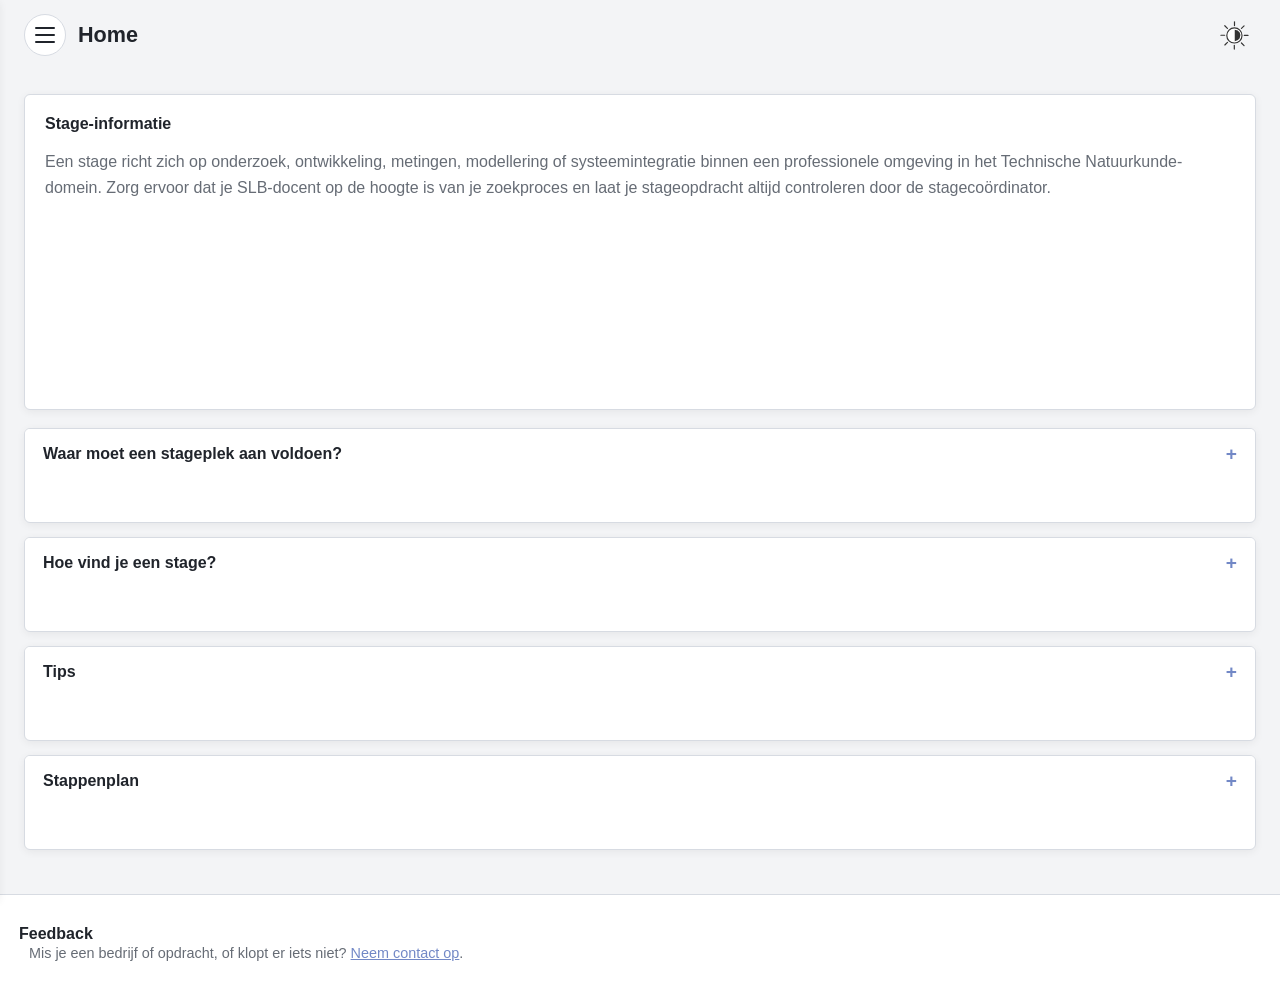
==== index.html @ fc984593 "Update logo, visuals and researchproject-env" ====
<!DOCTYPE html>
<html lang="nl">
<head>
  <meta charset="UTF-8">
  <meta name="viewport" content="width=device-width, initial-scale=1.0">
  <title>Stage-informatie Technische Natuurkunde</title>
  <link rel="stylesheet" href="css/style.css">
</head>

<body>

<header class="homebar">
  <div class="homebar-inner">

    <div class="homebar-left">
      <button id="menuToggle" class="menu-toggle" type="button" aria-label="Open menu">
        <span></span>
        <span></span>
        <span></span>
      </button>

      <h1>Home</h1>
    </div>

<button id="darkToggle" class="dark-toggle" type="button" aria-label="Wissel thema">
    <img
        id="themeIcon"
        src="images/icons/darkmode.svg"
        alt=""
        width="30"
        height="30">
</button>

  </div>
</header>

<div id="menuOverlay" class="menu-overlay"></div>

<aside id="sideMenu" class="side-menu">
  <button id="menuClose" class="menu-close" type="button" aria-label="Sluit menu">
    ×
  </button>

  <h2>Menu</h2>

<nav class="side-menu-links">

  <a href="index.html">
    <img src="images/icons/home.svg" class="side-menu-icon" alt="">
    <span>Home</span>
  </a>

  <a href="map.html">
    <img src="images/icons/map.svg" class="side-menu-icon" alt="">
    <span>Kaart</span>
  </a>

  <a href="lijst.html">
    <img src="images/icons/list.svg" class="side-menu-icon" alt="">
    <span>Lijst</span>
  </a>

  <a href="opdrachten.html">
    <img src="images/icons/opdrachten.svg" class="side-menu-icon" alt="">
    <span>Opdrachten</span>
  </a>

  <!-- <a href="data.html">
  <img src="images/icons/dashboard.svg" class="side-menu-icon" alt="">
  <span>Dashboard</span> -->
</a>
</nav>
</aside>

<main class="info-page">

  <section class="info-card">
    <h2>Stage-informatie</h2>
    <p>
      Een stage richt zich op onderzoek, ontwikkeling, metingen,
      modellering of systeemintegratie binnen een professionele omgeving in het Technische Natuurkunde-domein.
      Zorg ervoor dat je SLB-docent op de hoogte is van je zoekproces en laat je stageopdracht altijd controleren door de stagecoördinator.
    </p>
  </section>

  <section class="accordion">

    <details class="accordion-item">
      <summary>Waar moet een stageplek aan voldoen?</summary>
      <div class="accordion-content">
        <ul>
          <li>20 weken fulltime, start in september of februari</li>
          <li>Technische inhoud: R&amp;D, metingen, modellering of systeemintegratie</li>
          <li>Begeleiding vanuit bedrijf, instituut of onderzoeksgroep</li>
          <li>Relevantie voor Technische Natuurkunde</li>
          <li>Ruimte voor inhoudelijke en professionele groei</li>
        </ul>
      </div>
    </details>

    <details class="accordion-item">
      <summary>Hoe vind je een stage?</summary>
      <div class="accordion-content">
        <ul>
          <li>Gebruik de info-, kaart-, lijst- en opdrachtenpagina</li>
          <li>Bekijk bedrijven, onderzoeksinstituten en beschikbare opdrachten</li>
          <li>Neem contact op via e-mail of website</li>
          <li>Bespreek ideeën met je SLB-docent</li>
          <li>Laat een mogelijke opdracht inhoudelijk controleren door de stagecoördinator</li>
        </ul>
      </div>
    </details>

    <details class="accordion-item">
      <summary>Tips</summary>
      <div class="accordion-content">
        <ul>
          <li>Begin 2–3 maanden vooraf</li>
          <li>Wees proactief in contact opnemen</li>
          <li>Denk na over je technische interesses</li>
          <li>Gebruik je netwerk</li>
          <li>Bekijk regelmatig de pagina met openstaande opdrachten</li>
          <li>Loop je vast? Neem contact op met je SLB-docent</li>
        </ul>
      </div>
    </details>


  <details class="accordion-item">
    <summary>Stappenplan</summary>
    <div class="accordion-content">
      <ul>
        <li>Ben je van plan om komend semester stage te lopen? Informeer dan zo vroeg mogelijk je SLB-docent, ook als je plannen nog niet definitief zijn.</li>
        <li>Zoek één of meerdere interessante stagebedrijven. Kom je hier niet uit? Bespreek dit dan met je SLB-docent.</li>
        <li>Stuur je cv en motivatie naar de bedrijven van je keuze. Twijfel je over de inhoud? Vraag dan feedback aan je SLB-docent.</li>
        <li>Heb je een positief gesprek gehad en een geschikte stageopdracht gevonden? Zorg ervoor dat de opdracht schriftelijk is vastgelegd en stuur deze naar <a href="mailto:j.busink@hva.nl">j.busink@hva.nl</a>.</li>
        <li>Stuur vervolgens een e-mail naar zowel de opdrachtgever als <a href="mailto:j.busink@hva.nl">j.busink@hva.nl</a>, waarin je aangeeft dat je de stage wilt gaan uitvoeren.</li>
        <li>Vanaf dit moment neemt de stagecoördinator het contact met de opdrachtgever over en verzorgt de afstemming over de haalbaarheid, de stageovereenkomst en overige administratieve zaken.</li>
      </ul>
    </div>
  </details>
  </section>

</main>

<footer>
  <div class="footer-section">
    <h3>Feedback</h3>
    <p>
      Mis je een bedrijf of opdracht, of klopt er iets niet?
      <a href="mailto:j.busink@hva.nl">Neem contact op</a>.
    </p>
  </div>
</footer>

<script src="js/theme.js"></script>

<script>
  const menuToggle = document.getElementById("menuToggle");
  const menuClose = document.getElementById("menuClose");
  const sideMenu = document.getElementById("sideMenu");
  const menuOverlay = document.getElementById("menuOverlay");

  function openMenu() {
    sideMenu.classList.add("open");
    menuOverlay.classList.add("open");
  }

  function closeMenu() {
    sideMenu.classList.remove("open");
    menuOverlay.classList.remove("open");
  }

  menuToggle.addEventListener("click", openMenu);
  menuClose.addEventListener("click", closeMenu);
  menuOverlay.addEventListener("click", closeMenu);

  fetch("data/opdrachten.json")
    .then(r => r.json())
    .then(opdrachten => {
      const heeftOpenOpdrachten = opdrachten.some(opdracht =>
        opdracht.status?.toLowerCase() === "open"
      );

      const opdrachtenKnop = document.querySelector(
        '.side-menu-links a[href="opdrachten.html"]'
      );

      if (opdrachtenKnop && !heeftOpenOpdrachten) {
        opdrachtenKnop.remove();
      }
    })
    .catch(error => {
      console.error("Opdrachten konden niet worden geladen:", error);
    });
</script>
</body>
</html>
---- css/style.css ----
/* =========================
   1. RESET / BASIS
   ========================= */

*,
*::before,
*::after {
  box-sizing: border-box;
}

html,
body {
  margin: 0;
  padding: 0;
  width: 100%;
  overflow-x: hidden;
}

img,
iframe,
video {
  display: block;
  max-width: 100%;
  height: auto;
}

/* =========================
   2. DESIGN TOKENS
   ========================= */

:root {

  /* Achtergronden */
  --bg-page: #f3f4f6;
  --bg-panel: #ffffff;
  --bg-soft: #f7f8fa;
  --bg-soft-2: #eef1f5;

  /* Links / kaarten */
  --bg-link: #e7ecfa;
  --bg-link-hover: #d7e1f8;

  /* Tekst */
  --text-main: #232323;
  --text-soft: #666c75;
  --text-heading: #20242b;

  /* Borders */
  --border: #d7dbe2;
  --border-soft: #e8ebef;

  /* Accent (HEPCON blauw) */
  --accent: #7288c6;
  --accent-hover: #5f76bb;

  /* Schaduw */
  --shadow-soft: 0 2px 8px rgba(0,0,0,0.06);

  --radius: 8px;
  --radius-lg: 10px;
}

body.dark-mode {

  /* Achtergronden */
  --bg-page: #1a1a1a;
  --bg-panel: #262626;
  --bg-soft: #2d2d2d;
  --bg-soft-2: #363636;

  /* Accentvlakken */
  --bg-link: #596fae;
  --bg-link-hover: #7086c5;

  /* Tekst */
  --text-main: #ececec;
  --text-soft: #aaaaaa;
  --text-heading: #ffffff;

  /* Borders */
  --border: #474747;
  --border-soft: #353535;

  /* Accent */
  --accent: #7288c6;
  --accent-hover: #8ca2de;

  --shadow-soft: none;
  
}
/* =========================
   3. PAGINA BASIS
   ========================= */

body {
  font-family: Arial, sans-serif;
  background: var(--bg-page);
  color: var(--text-main);
  transition: background 0.3s ease, color 0.3s ease;
}

a {
  color: inherit;
}

/* =========================
   4. HERBRUIKBARE BLOKKEN
   ========================= */

.panel-like {
  background: var(--bg-panel);
  border: 1px solid var(--border);
  box-shadow: var(--shadow-soft);
}

.info-card,
.sidepanel,
.accordion-item,
.hero-filters-inner,
.company-list-item {
  background: var(--bg-panel);
  border: 1px solid var(--border);
  box-shadow: var(--shadow-soft);
}

/* =========================
   5. HEADER / TOPBAR
   ========================= */

.topbar {
  padding: 12px 24px;
  background: linear-gradient(135deg, #171c3a, #242d5c);
  color: #ffffff;
}

.topbar-inner {
  display: flex;
  align-items: center;
  gap: 12px;
}

.topbar-text {
  min-width: 0;
}

.topbar-text h1 {
  margin: 0 0 4px;
  font-size: 1.2rem;
  font-weight: 700;
  line-height: 1.2;
}

.topbar-text p {
  margin: 0;
  font-size: 0.92rem;
  opacity: 0.92;
}

.dark-toggle {
  flex: 0 0 auto;
  margin: 0;
  padding: 8px 10px;
  border: 1px solid transparent;
  border-radius: 999px;
  background: transparent;
  /* color: #ffffff; */
  cursor: pointer;
  font-size: 1rem;
  transition: background 0.2s ease, transform 0.1s ease;
}

.dark-toggle:hover {
  background: rgba(255, 255, 255, 0.18);
  transform: scale(1.05);
}

.page-tabs {
  margin-left: auto;
  display: flex;
  flex-wrap: wrap;
  gap: 10px;
}

.tab-button {
  display: inline-block;
  padding: 8px 14px;
  border: 1px solid transparent;
  border-radius: 8px;
  background: transparent;
  color: #ffffff;
  text-decoration: none;
  font-size: 0.92rem;
  font-weight: 600;
  transition: background 0.15s ease, border-color 0.15s ease, color 0.15s ease;
}

.tab-button:hover {
  background: rgba(255, 255, 255, 0.16);
}

.tab-button.active {
  background: #ffffff;
  color: #25167a;
  border-color: #ffffff;
}

/* =========================
   6. FILTERS
   ========================= */

.hero-filters-inner {
  display: grid;
  grid-template-columns: minmax(220px, 360px) minmax(220px, 280px);
  gap: 18px 24px;
  padding: 10px;
  align-items: start;
}

.filter-group {
  min-width: 0;
}

.filter-group-type {
  grid-column: 1;
  grid-row: 1;
}

.filter-group-provincie {
  grid-column: 2;
  grid-row: 1;
  justify-self: end;
  width: 100%;
  max-width: 280px;
  min-width: 0;
}

.filter-group-tags {
  grid-column: 1 / -1;
  grid-row: 2;
  padding-bottom: 10px;
  min-width: 0;
}

.filter-group select {
  width: 100%;
  max-width: 100%;
  padding: 10px 12px;
  border-radius: 6px;
  border: 1px solid var(--border);
  background: var(--bg-panel);
  color: var(--text-main);
  font: inherit;
  box-sizing: border-box;
}

.filter-group select:focus {
  outline: none;
  border-color: var(--accent);
  box-shadow: 0 0 0 3px rgba(81, 99, 216, 0.18);
}

.tag-filter-row {
  display: flex;
  align-items: flex-start;
  gap: 16px;
  min-width: 0;
}

.filter-actions-column {
  display: flex;
  flex-direction: column;
  gap: 8px;
  flex: 0 0 auto;
}

.tag-filter-list {
  display: flex;
  flex: 1 1 auto;
  flex-wrap: wrap;
  gap: 10px 12px;
  min-width: 0;
}

.tag-filter-option {
  display: inline-flex;
  align-items: center;
  gap: 6px;
  padding: 4px 10px;
  border: 1px solid var(--border);
  border-radius: 6px;
  background: var(--bg-soft);
  color: var(--text-main);
  cursor: pointer;
  font-size: 0.8rem;
  line-height: 1.2;
  max-width: 100%;
  box-sizing: border-box;
}

.tag-filter-option:hover {
  background: var(--bg-link);
}

.tag-filter-option input {
  margin: 0;
  flex: 0 0 auto;
}

button.tag-filter-option {
  appearance: none;
  -webkit-appearance: none;
  font: inherit;
}

#favorietenFilter.active {
  background: var(--accent);
  color: #ffffff;
  border-color: var(--accent);
}

.favoriet-knop {
  background: var(--bg-link);
  color: var(--text-main);
  border: 1px solid var(--border);
  border-radius: 6px;
  padding: 10px 12px;
  cursor: pointer;
  font-weight: 600;
  transition: background 0.15s ease;
}

.favoriet-knop:hover {
  background: var(--bg-link-hover);
}

.favorieten-lijst {
  padding: 20px;
  border-top: 1px solid var(--border);
  background: var(--bg-panel);
}

.favorieten-lijst h2 {
  margin-bottom: 12px;
  color: var(--text-heading);
}

/* =========================
   MOBIEL / TABLET
   ========================= */

@media (max-width: 900px) {
  .hero-filters-inner {
    grid-template-columns: 1fr;
    gap: 16px;
  }

  .filter-group-type,
  .filter-group-provincie,
  .filter-group-tags {
    grid-column: 1;
    width: 100%;
    max-width: 100%;
    justify-self: stretch;
  }

  .filter-group-type {
    grid-row: 1;
  }

  .filter-group-provincie {
    grid-row: 2;
  }

  .filter-group-tags {
    grid-row: 3;
  }

  .tag-filter-row {
    flex-direction: column;
    align-items: stretch;
    gap: 12px;
  }

  .filter-actions-column {
    flex-direction: row;
    flex-wrap: wrap;
    width: 100%;
  }

  .filter-actions-column .tag-filter-option {
    flex: 1 1 160px;
    justify-content: center;
  }

  .tag-filter-list {
    width: 100%;
  }
}

@media (max-width: 600px) {
  .hero-filters-inner {
    padding: 8px;
    gap: 14px;
  }

  .filter-actions-column {
    flex-direction: column;
  }

  .filter-actions-column .tag-filter-option {
    width: 100%;
    flex: 1 1 auto;
    justify-content: center;
  }

  .tag-filter-option {
    white-space: normal;
    word-break: break-word;
  }
}
/* =========================
   7. HOOFDLAYOUT
   ========================= */

.content-layout {
  display: grid;
  grid-template-columns: 2fr 1fr;
  height: calc(100vh - 136px);
}

.map-wrapper {
  min-width: 0;
}

#map {
  width: 100%;
  height: 100%;
}

/* =========================
   8. SIDEPANEL / BEDRIJFSINFO
   ========================= */

.sidepanel {
  padding: 22px;
  border-left: 1px solid var(--border);
  overflow-y: auto;
}

.sidepanel-placeholder h2,
.company-header h2 {
  margin: 0 0 8px;
  font-size: 1.2rem;
  color: var(--text-heading);
}

.sidepanel-placeholder p,
.company-section-inner p,
.info-card p,
.info-card li {
  line-height: 1.6;
  color: var(--text-soft);
}

.company-header {
  margin-bottom: 18px;
}

.company-subtitle {
  color: var(--text-soft);
  font-size: 0.95rem;
}

.company-meta {
  display: grid;
  gap: 8px;
  margin-bottom: 18px;
}

.company-meta-item {
  padding: 10px 12px;
  border: 1px solid var(--border-soft);
  border-radius: 6px;
  background: var(--bg-soft);
  font-size: 0.95rem;
}

.company-section {
  margin-bottom: 16px;
  padding: 1px;
  border-radius: 6px;
  background: var(--bg-soft-2);
}

.company-section-inner {
  padding: 14px 16px;
  border-radius: 6px;
  background: var(--bg-panel);
}

.company-section-inner h3,
.info-card h2,
.info-card h3 {
  margin: 0 0 8px;
  font-size: 1rem;
  color: var(--text-heading);
}

.company-section-inner p {
  margin: 0;
}

.company-links {
  display: flex;
  flex-direction: column;
  gap: 10px;
}

.company-links a,
.company-list-links a {
  display: inline-block;
  padding: 10px 12px;
  border-radius: 6px;
  background: var(--bg-link);
  color: var(--text-main);
  text-decoration: none;
  font-size: 0.95rem;
  font-weight: 600;
  transition: background 0.15s ease;
}

.company-links a:hover,
.company-list-links a:hover {
  background: var(--bg-link-hover);
}
.company-list-item-header {
  display: flex;
  align-items: center;
  gap: 10px;
}

.favoriet-icoon {
  background: transparent !important;
  border: transparent !important;
  box-shadow: transparent !important;

  font-size: 1.6rem;   /* groter */
  width: 12px !important;
  height: 12px !important;

  display: flex;
  align-items: center;
  justify-content: center;

  cursor: pointer;
  padding: 0;
}

.company-list-item-header > div {
  flex: 1;
}

.marker-tooltip {
  font-size: 0.85rem;
  line-height: 1.35;
}

.leaflet-tooltip {
  border: 1px solid var(--border);
  border-radius: 10px;
  background: var(--bg-panel);
  color: var(--text-main);
  box-shadow: var(--shadow-soft);
  padding: 8px 10px;
}
/* =========================
   9. INFO PAGINA
   ========================= */

.hidden-view {
  display: none;
}

.info-page {
  display: grid;
  gap: 18px;
  min-height: calc(100vh - 96px);
  padding: 24px;
  background: var(--bg-page);
}

.info-card {
  padding: 20px;
  border-radius: 6px;
}

/* =========================
   10. ACCORDION
   ========================= */

.accordion {
  display: grid;
  gap: 14px;
}

.accordion-item {
  border-radius: 6px;
  overflow: hidden;
}

.accordion-item summary {
  position: relative;
  padding: 16px 18px;
  list-style: none;
  cursor: pointer;
  background: var(--bg-panel);
  color: var(--text-heading);
  font-size: 1rem;
  font-weight: 700;
}

.accordion-item summary::-webkit-details-marker {
  display: none;
}

.accordion-item summary::after {
  content: "+";
  position: absolute;
  top: 50%;
  right: 18px;
  transform: translateY(-50%);
  color: var(--accent);
  font-size: 1.2rem;
  font-weight: 700;
}

.accordion-item[open] summary::after {
  content: "−";
}

.accordion-content {
  padding: 14px 18px 18px;
  background: var(--bg-soft);
}

.accordion-content p,
.accordion-content li {
  color: var(--text-soft);
  line-height: 1.6;
}

.accordion-content ul {
  margin: 0;
  padding-left: 20px;
}

/* =========================
   11. LIJSTWEERGAVE
   ========================= */
.search-card {
  display: grid;
  gap: 14px;
}

.search-header h2 {
  margin-bottom: 4px;
}

.search-header p {
  margin: 0;
  color: var(--text-muted);
}

.search-row {
  display: flex;
  gap: 12px;
  align-items: center;
  flex-wrap: wrap;
}

.search-input {
  flex: 1 1 320px;
  min-width: 220px;
  padding: 12px 14px;
  border: 1px solid var(--border);
  border-radius: 6px;
  background: var(--bg-panel);
  color: var(--text-main);
  font: inherit;
  box-sizing: border-box;
}

.search-input::placeholder {
  color: var(--text-muted);
}

.search-input:focus {
  outline: none;
  border-color: var(--accent);
  box-shadow: 0 0 0 3px rgba(80, 110, 255, 0.12);
}

.search-reset-button {
  padding: 12px 16px;
  border: 1px solid var(--border);
  border-radius: 6px;
  background: var(--bg-panel);
  color: var(--text-main);
  font: inherit;
  font-weight: 600;
  cursor: pointer;
  transition: background 0.2s ease, border-color 0.2s ease, transform 0.2s ease;
}

.search-reset-button:hover {
  background: var(--bg-soft);
  border-color: var(--accent);
}

.search-reset-button:active {
  transform: translateY(1px);
}

.search-status {
  margin-bottom: 4px;
}

.company-list-empty {
  color: var(--text-muted);
}

.site-footer {
  margin-top: 40px;
  border-top: 1px solid var(--border);
  background: var(--bg-panel);
}

.footer-content {
  max-width: 1100px;
  margin: 0 auto;
  padding: 24px 20px 36px;
}

.footer-section h3 {
  margin-top: 0;
  margin-bottom: 8px;
  color: var(--text-heading);
}

.footer-section p {
  margin: 0;
  color: var(--text-main);
}

.footer-section a {
  color: var(--accent);
}


@media (max-width: 700px) {
  .search-input,
  .search-select,
  .search-reset-button {
    width: 100%;
  }
}

.search-select {
  padding: 12px 14px;
  border: 1px solid var(--border);
  border-radius: 6px;
  background: var(--bg-panel);
  color: var(--text-main);
  font: inherit;
  min-width: 180px;
  box-sizing: border-box;
}

.search-select:focus {
  outline: none;
  border-color: var(--accent);
  box-shadow: 0 0 0 3px rgba(80, 110, 255, 0.12);
}

.company-list {
  display: grid;
  gap: 14px;
}

.company-list-item {
  padding: 14px 16px;
  border-radius: 6px;
}

.company-list-item-header {
  margin-bottom: 8px;
}

.company-list-item h3 {
  margin: 0 0 4px;
  font-size: 1rem;
  color: var(--text-heading);
}

.company-list-place {
  font-size: 0.92rem;
  color: var(--text-soft);
}

.company-list-item p {
  margin: 0 0 10px;
  color: var(--text-soft);
  line-height: 1.6;
}

.company-list-links a {
  font-size: 0.9rem;
  padding: 8px 10px;
}

/* =========================
   12. FOOTER
   ========================= */

footer,
.footer {
  margin-top: 20px;
  padding: 30px 14px;
  background: var(--bg-panel);
  border-top: 1px solid var(--border);
}

.footer-inner {
  display: grid;
  gap: 4px;
}

.footer-section h3 {
  margin: 0 0 2px;
  padding: 0 5px;
  font-size: 1rem;
}

.footer-section p,
.footer-section li {
  padding: 0 15px;
  font-size: 0.9rem;
  color: var(--text-soft);
}

/* =========================
   13. MARKER CLUSTERS
   ========================= */
/* =========================
   13. MARKER CLUSTERS
   ========================= */

.marker-cluster-small {
  background-color: rgba(81, 99, 216, 0.20);
}

.marker-cluster-small div {
  background-color: #5163d8;
  color: #ffffff;
}

.marker-cluster-medium {
  background-color: rgba(81, 99, 216, 0.28);
}

.marker-cluster-medium div {
  background-color: #6b7bf0;
  color: #ffffff;
}

.marker-cluster-large {
  background-color: rgba(60, 70, 140, 0.35);
}

.marker-cluster-large div {
  background-color: #37418d;
  color: #ffffff;
}

.marker-cluster div {
  border-radius: 6px;
  font-weight: 600;
}

/* =========================
   14. DARK MODE - COMPONENTEN
   ========================= */

body.dark-mode .topbar {
  background: linear-gradient(135deg, #171c3a, #242d5c);
}

body.dark-mode .tab-button {
  background: rgba(255, 255, 255, 0.04);
  border-color: rgba(140, 156, 220, 0.20);
  color: var(--text-main);
}

body.dark-mode .tab-button.active {
  background: var(--accent);
  border-color: var(--accent);
  color: #ffffff;
}

body.dark-mode .filter-group label {
  color: var(--text-main);
}

body.dark-mode .filter-group select {
  background: #1a1f2d;
  color: #ffffff;
  border-color: rgba(255, 255, 255, 0.18);
}

body.dark-mode .tag-filter-option {
  background: #1a1f2d;
  border-color: rgba(140, 156, 220, 0.14);
  color: #ffffff;
}

body.dark-mode .hero-filters-inner {
  background: #141822;
}

body.dark-mode .tag-filter-option:hover {
  background: #20283a;
}

body.dark-mode .tag-filter-option input {
  accent-color: #8f8c94;
}

body.dark-mode .accordion-item summary {
  background: var(--bg-soft-2);
  color: var(--text-heading);
}

body.dark-mode .accordion-content {
  background: var(--bg-panel);
}

body.dark-mode .company-links a,
body.dark-mode .company-list-links a,
body.dark-mode a {
  color: #ffffff;
}

body.dark-mode .company-links a:hover,
body.dark-mode .company-list-links a:hover,
body.dark-mode a:hover {
  color: rgba(255, 255, 255, 0.82);
}

body.dark-mode .dark-toggle {
  background: transparent;
  border-color:transparent;
}

body.dark-mode .dark-toggle:hover {
  background: rgba(255, 255, 255, 0.16);
}

body.dark-mode button,
body.dark-mode .button,
body.dark-mode #resetFilters {
  background: var(--accent);
  color: #ffffff;
  border: 1px solid rgba(255, 255, 255, 0.14);
}

body.dark-mode button:hover,
body.dark-mode .button:hover,
body.dark-mode #resetFilters:hover {
  background: var(--accent-hover);
}

body.dark-mode .marker-cluster-small {
  background-color: rgba(81, 99, 216, 0.20);
}

body.dark-mode .marker-cluster-small div {
  background-color: #5163d8;
  color: #ffffff;
}

body.dark-mode .marker-cluster-medium {
  background-color: rgba(81, 99, 216, 0.28);
}

body.dark-mode .marker-cluster-medium div {
  background-color: #6073e7;
  color: #ffffff;
}

body.dark-mode .marker-cluster-large {
  background-color: rgba(43, 55, 120, 0.34);
}

body.dark-mode .marker-cluster-large div {
  background-color: #37418d;
  color: #ffffff;
}

body.dark-mode #map {
  filter: brightness(1.08);
}

/* =========================
   15. DARK MODE - LEAFLET
   ========================= */

body.dark-mode #map {
  filter: brightness(1.05) contrast(1.02);
}

body.dark-mode .leaflet-bar {
  border: 1px solid var(--border);
  box-shadow: 0 4px 14px rgba(0, 0, 0, 0.35);
}

body.dark-mode .leaflet-bar a:first-child {
  border-bottom: 1px solid var(--border);
}

body.dark-mode .leaflet-bar a:last-child {
  border-top: none;
}

body.dark-mode .leaflet-control-zoom a,
body.dark-mode .leaflet-bar a {
  background-color: var(--bg-panel);
  color: var(--text-main);
  border-color: var(--border);
}

body.dark-mode .leaflet-control-zoom a:hover,
body.dark-mode .leaflet-bar a:hover {
  background-color: var(--bg-soft);
  color: var(--text-main);
}

body.dark-mode .leaflet-control-zoom-in,
body.dark-mode .leaflet-control-zoom-out {
  font-weight: 700;
}

.tab-button {
  display: inline-flex;
  align-items: center;
  gap: 6px;
  transition: background 0.15s ease, color 0.15s ease;
}

.tab-button.active {
  background: #ffffff;
  color: #25167a;
  border-color: #ffffff;
}

/* belangrijk voor SVG */
.tab-button .tab-icon {
  fill: currentColor;
}

.tab-icon {
  width: 26px;
  height: 26px;
  fill: currentColor;
  flex-shrink: 0;
}

.tab-button:hover .tab-icon {
  transform: translateY(-2px);
}

.tab-icon {
  transition: transform 0.15s ease;
}
/* =========================
   16. RESPONSIVE
   ========================= */

@media (max-width: 720px) {
  .topbar {
    padding: 12px 16px;
  }

  .topbar-inner {
    flex-direction: column;
    align-items: stretch;
    gap: 14px;
  }

  .dark-toggle {
    align-self: flex-start;
  }

  .page-tabs {
    margin-left: 0;
    gap: 8px;
  }

  .tab-button {
    flex: 1 1 calc(50% - 8px);
    text-align: center;
  }

  .hero-filters {
    padding: 16px;
  }

  .hero-filters-inner {
    padding: 16px;
  }

  .filter-group {
    min-width: 0;
  }

  .tag-filter-row {
    flex-direction: column;
    align-items: stretch;
    gap: 12px;
  }

  .filter-actions,
  #resetFilters {
    width: 100%;
  }

  .content-layout {
    grid-template-columns: 1fr;
    grid-template-rows: 52vh auto;
    height: auto;
  }

  #map {
    height: 52vh;
  }

  .sidepanel {
    border-left: none;
    border-top: 1px solid var(--border);
  }

  .info-page {
    padding: 16px;
  }
}

/* =========================
   17. OPDRACHTENPAGINA
   ========================= */

.assignment-list {
  display: grid;
  gap: 16px;
}

.assignment-card {
  padding: 18px 20px;
  border-radius: 6px;
  background: var(--bg-panel);
  border: 1px solid var(--border);
  box-shadow: var(--shadow-soft);
}

.assignment-card h3 {
  margin: 0 0 6px;
  color: var(--text-heading);
  font-size: 1.05rem;
}

.assignment-subtitle {
  margin-bottom: 12px;
  color: var(--text-soft);
  font-size: 0.92rem;
}

.assignment-description {
  margin: 0 0 14px;
  color: var(--text-soft);
  line-height: 1.6;
}

.assignment-meta {
    display: grid;
    grid-template-columns: 2fr 1fr 1fr;
    gap: 1rem;
    margin: 1rem 0;
}

.assignment-meta-item {
  padding: 10px 12px;
  border-radius: 6px;
  line-height: 1.6;
  background: var(--bg-soft);
  border: 1px solid var(--border-soft);
  color: var(--text-main);
  font-size: 0.92rem;
}

.assignment-keywords {
  display: flex;
  flex-wrap: wrap;
  gap: 8px;
  margin-top: 14px;
}

.assignment-keyword {
  padding: 5px 10px;
  border-radius: 999px;
  background: var(--bg-link);
  border: 1px solid var(--border);
  color: var(--text-main);
  font-size: 0.82rem;
  font-weight: 600;
}

.assignment-status {
  display: inline-block;
  margin-top: 10px;
  padding: 5px 10px;
  border-radius: 999px;
  background: var(--accent);
  color: #ffffff;
  font-size: 0.8rem;
  font-weight: 700;
  text-transform: uppercase;
}

body.dark-mode .assignment-card {
  background: var(--bg-panel);
}

body.dark-mode .assignment-meta-item {
  background: var(--bg-soft);
  border-color: var(--border);
}

body.dark-mode .assignment-keyword {
  background: var(--bg-link);
  border-color: var(--border);
  color: #ffffff;
}

/* =========================
   PAGINANAVIGATIE
   ========================= */

.page-back {
    margin-bottom: 24px;
}

.back-link {
    display: inline-flex;
    align-items: center;
    gap: 10px;

    color: var(--text-heading);
    text-decoration: none;

    font-size: 1.35rem;
    font-weight: 700;

    transition: color .15s ease;
}

.back-link:hover {
    color: var(--accent);
}

.back-arrow {
    font-size: 1.7rem;
    line-height: 1;
}

/* =========================
   SUBPAGINA HEADER
   ========================= */

.subpage-header {
    display: flex;
    align-items: center;

    padding: 18px 24px;

    margin-bottom: 20px;

    background: var(--bg-panel);

    border-bottom: 1px solid var(--border);
}

.back-link {
  display: inline-flex;
  align-items: center;
  gap: 8px;

  color: var(--text-heading);
  text-decoration: none;

  font-size: 1.35rem;
  font-weight: 700;

  transition: color 0.15s ease;
}

.back-link:hover {
  color: var(--accent);
}

.back-icon {
  width: 24px;
  height: 24px;
  transition: transform 0.15s ease;
}

.back-link:hover .back-icon {
  transform: translateX(-2px);
}

/* =========================
   SIDEBAR MENU
   ========================= */

.menu-overlay {
  position: fixed;
  inset: 0;
  z-index: 90;

  display: none;

  background: rgba(0, 0, 0, 0.35);
}

.menu-overlay.open {
  display: block;
}

.side-menu {
  position: fixed;
  top: 0;
  left: 0;
  z-index: 100;

  width: min(320px, 85vw);
  height: 100vh;

  padding: 22px;

  background: var(--bg-panel);
  border-right: 1px solid var(--border);
  box-shadow: var(--shadow-soft);

  transform: translateX(-100%);
  transition: transform 0.2s ease;
}

.side-menu.open {
  transform: translateX(0);
}

.menu-close {
  position: absolute;
  top: 14px;
  right: 14px;

  width: 36px;
  height: 36px;

  border: 1px solid var(--border);
  border-radius: 50%;

  background: var(--bg-soft);
  color: var(--text-heading);

  font-size: 1.4rem;
  line-height: 1;

  cursor: pointer;
}

.side-menu h2 {
  margin: 0 0 22px;
  color: var(--text-heading);
  font-size: 1.3rem;
}

.side-menu-links {
  display: grid;
  gap: 10px;
}

.side-menu-links a {
  display: block;

  padding: 12px 14px;

  border-radius: 6px;
  background: var(--bg-soft);

  color: var(--text-main);
  text-decoration: none;
  font-weight: 600;
}

.side-menu-links a:hover {
  background: var(--bg-link-hover);
  color: var(--accent);
}
.homebar-left h1 {
  margin: 0;
  color: var(--text-heading);
  font-size: 1.35rem;
}

.menu-toggle {
  width: 42px;
  height: 42px;

  display: inline-flex;
  flex-direction: column;
  justify-content: center;
  gap: 5px;

  padding: 0 10px;

  background: var(--bg-panel);
  border: 1px solid var(--border);
  border-radius: 50%;

  cursor: pointer;
}

.menu-toggle span {
  display: block;
  height: 2px;
  width: 100%;

  background: var(--text-heading);
  border-radius: 999px;
}

.home-menu {
  display: none;

  padding: 8px 24px 18px;

  background: var(--bg-panel);
  border-top: 1px solid var(--border-soft);
}

.home-menu.open {
  display: grid;
  gap: 10px;
}

.home-menu a {
  display: block;

  padding: 12px 14px;

  border-radius: 6px;
  background: var(--bg-soft);

  color: var(--text-main);
  text-decoration: none;
  font-weight: 600;
}

.home-menu a:hover {
  background: var(--bg-link-hover);
  color: var(--accent);
}

.side-menu-links a {
    display: flex;
    align-items: center;
    gap: 12px;

    padding: 12px 14px;

    border-radius: 6px;

    background: var(--bg-soft);

    color: var(--text-main);
    text-decoration: none;
    font-weight: 600;

    transition: background .15s ease, color .15s ease;
}

.side-menu-links a:hover {
    background: var(--bg-link-hover);
    color: var(--accent);
}

.side-menu-icon {
    width: 22px;
    height: 22px;

    flex-shrink: 0;
}

.side-menu-links a.active {
    background: var(--accent);
    color: white;
}

.side-menu-links a.active img {
    filter: brightness(0) invert(1);
}

/* =========================
   HOMEBAR UITLIJNING
   ========================= */

.homebar-inner {
  display: flex;
  align-items: center;
  justify-content: space-between;
  gap: 16px;

  padding: 14px 24px;
}

.homebar-left {
  display: flex;
  align-items: center;
  gap: 12px;
  min-width: 0;
}

.homebar-left h1 {
  margin: 0;
  line-height: 1;
  color: var(--text-heading);
  font-size: 1.35rem;
}

.homebar .dark-toggle {
  display: inline-flex;
  align-items: center;
  justify-content: center;

  width: 42px;
  height: 42px;

  padding: 0;
  margin: 0;

  flex: 0 0 auto;
}

.homebar .dark-toggle img {
  width: 30px;
  height: 30px;
}

.menu-toggle {
  display: inline-flex;
  align-items: center;
  justify-content: center;
  flex-direction: column;

  width: 42px;
  height: 42px;

  padding: 0;
  margin: 0;

  flex: 0 0 auto;
}

.menu-toggle span {
  width: 20px;
  height: 2px;
}

/* =========================
   18. GIREP / HEPCON DARK MODE
   ========================= */

body.dark-mode {
  --bg-page: #121212;
  --bg-panel: #1e1e1e;
  --bg-soft: #252525;
  --bg-soft-2: #2e2e2e;
  --bg-link: #899cd2;
  --bg-link-hover: #899cd2;

  --text-main: #eaeaea;
  --text-soft: #a1a1a1;
  --text-muted: #777777;
  --text-heading: #ffffff;

  --border: #3a3a3a;
  --border-soft: #2e2e2e;

  --accent: #899cd2;
  --accent-hover: #899cd2;

  --shadow-soft: none;
}

/* panelen in dark mode */
body.dark-mode .info-card,
body.dark-mode .sidepanel,
body.dark-mode .accordion-item,
body.dark-mode .hero-filters-inner,
body.dark-mode .company-list-item,
body.dark-mode .assignment-card,
body.dark-mode .favorieten-lijst,
body.dark-mode .subpage-header,
body.dark-mode .homebar,
body.dark-mode .side-menu {
  background: var(--bg-panel);
  border: 1px solid var(--border);
  box-shadow: none;
}

/* headers */
body.dark-mode .homebar,
body.dark-mode .subpage-header {
  border-left: none;
  border-right: none;
  border-top: none;
  border-radius: 0;
}

/* typografie */
body.dark-mode .homebar-left h1,
body.dark-mode .back-link,
body.dark-mode .side-menu h2,
body.dark-mode .info-card h2,
body.dark-mode .accordion-item summary,
body.dark-mode .company-list-item h3,
body.dark-mode .assignment-card h3 {
  color: var(--text-heading);
}

/* knoppen en links */
body.dark-mode .company-links a,
body.dark-mode .company-list-links a,
body.dark-mode .home-menu a,
body.dark-mode .side-menu-links a,
body.dark-mode .search-reset-button,
body.dark-mode .favoriet-knop,
body.dark-mode .tag-filter-option {
  background: var(--bg-soft);
  color: var(--text-main);
  border: 1px solid var(--border);
}

body.dark-mode .company-links a:hover,
body.dark-mode .company-list-links a:hover,
body.dark-mode .home-menu a:hover,
body.dark-mode .side-menu-links a:hover,
body.dark-mode .search-reset-button:hover,
body.dark-mode .favoriet-knop:hover,
body.dark-mode .tag-filter-option:hover {
  background: var(--bg-link-hover);
  color: #ffffff;
}

/* actieve menu-link */
body.dark-mode .side-menu-links a.active {
  background: var(--accent);
  color: #ffffff;
}

body.dark-mode .side-menu-links a.active img {
  filter: brightness(0) invert(1);
}

/* inputs/selects */
body.dark-mode .search-input,
body.dark-mode .search-select,
body.dark-mode .filter-group select {
  background: var(--bg-panel);
  color: var(--text-main);
  border: 1px solid var(--border);
}

body.dark-mode .search-input::placeholder {
  color: var(--text-muted);
}

body.dark-mode .search-input:focus,
body.dark-mode .search-select:focus,
body.dark-mode .filter-group select:focus {
  border-color: var(--accent);
  box-shadow: 0 0 0 3px rgba(111, 139, 214, 0.22);
}

/* accordion */
body.dark-mode .accordion-content {
  background: var(--bg-soft);
}

body.dark-mode .accordion-item summary::after {
  color: var(--accent);
}

/* opdrachten */
body.dark-mode .assignment-meta-item {
  background: var(--bg-soft);
  border: 1px solid var(--border-soft);
}

body.dark-mode .assignment-keyword {
  background: var(--bg-link);
  border: 1px solid var(--border);
  color: #ffffff;
}

body.dark-mode .assignment-status {
  background: var(--accent);
  color: #ffffff;
}

/* hamburger */
body.dark-mode .menu-toggle {
  background: transparent;
  border: none;
}

body.dark-mode .menu-toggle span {
  background: var(--accent);
}

/* dark mode knop */
body.dark-mode .dark-toggle {
  background: transparent;
  border: none;
}

body.dark-mode .dark-toggle:hover {
  background: var(--bg-soft);
}

/* sidebar overlay */
body.dark-mode .menu-overlay {
  background: rgba(0, 0, 0, 0.55);
}

body.dark-mode .menu-close {
  background: var(--bg-soft);
  color: var(--text-heading);
  border: 1px solid var(--border);
}

/* footer */
body.dark-mode footer,
body.dark-mode .footer {
  background: var(--bg-panel);
  border-top: 1px solid var(--border);
}

/* kaart clusters */
body.dark-mode .marker-cluster-small div,
body.dark-mode .marker-cluster-medium div,
body.dark-mode .marker-cluster-large div {
  background-color: var(--accent);
  color: #ffffff;
}
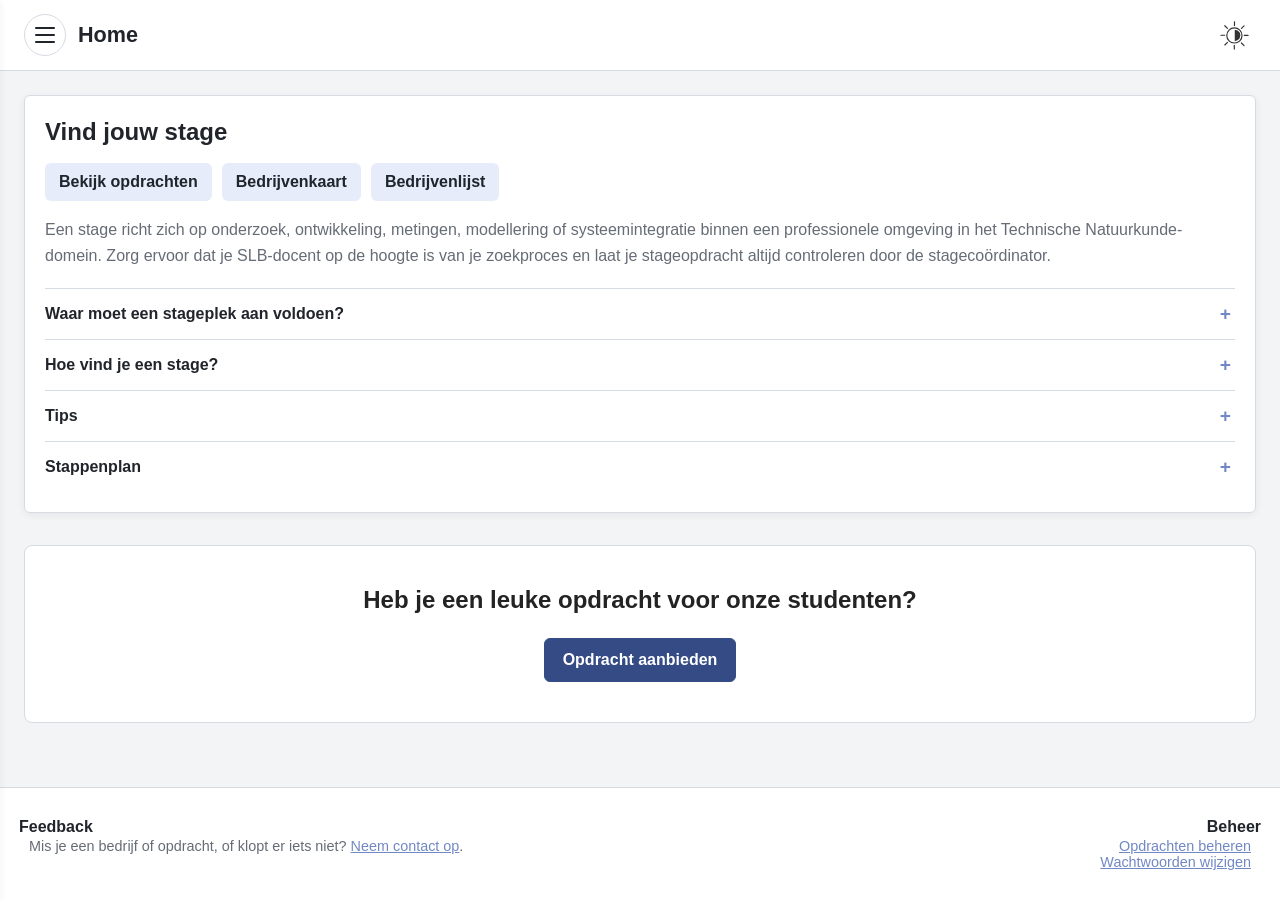
==== commit 936dc801: "Add inzendingen knop, cloudflare, wachtwoorden" ====
--- a/index.html
+++ b/index.html
@@ -1,198 +1,148 @@
 <!DOCTYPE html>
 <html lang="nl">
-<head>
-  <meta charset="UTF-8">
-  <meta name="viewport" content="width=device-width, initial-scale=1.0">
-  <title>Stage-informatie Technische Natuurkunde</title>
-  <link rel="stylesheet" href="css/style.css">
-</head>
-
-<body>
-
-<header class="homebar">
-  <div class="homebar-inner">
-
-    <div class="homebar-left">
-      <button id="menuToggle" class="menu-toggle" type="button" aria-label="Open menu">
-        <span></span>
-        <span></span>
-        <span></span>
-      </button>
-
-      <h1>Home</h1>
-    </div>
-
-<button id="darkToggle" class="dark-toggle" type="button" aria-label="Wissel thema">
-    <img
-        id="themeIcon"
-        src="images/icons/darkmode.svg"
-        alt=""
-        width="30"
-        height="30">
-</button>
-
-  </div>
-</header>
-
-<div id="menuOverlay" class="menu-overlay"></div>
-
-<aside id="sideMenu" class="side-menu">
-  <button id="menuClose" class="menu-close" type="button" aria-label="Sluit menu">
+  <head>
+    <meta charset="UTF-8">
+    <meta name="viewport" content="width=device-width, initial-scale=1.0">
+    <title>Stage-informatie Technische Natuurkunde</title>
+    <link rel="stylesheet" href="css/style.css">
+  </head>
+  <body class="home-body">
+    <header class="homebar">
+      <div class="homebar-inner">
+        <div class="homebar-left">
+          <button id="menuToggle" class="menu-toggle" type="button" aria-label="Open menu">
+            <span></span>
+            <span></span>
+            <span></span>
+          </button>
+          <h1>Home</h1>
+        </div>
+        <button id="darkToggle" class="dark-toggle" type="button" aria-label="Wissel thema">
+          <img id="themeIcon" src="images/icons/darkmode.svg" alt="" width="30" height="30">
+        </button>
+      </div>
+    </header>
+    <div id="menuOverlay" class="menu-overlay"></div>
+    <aside id="sideMenu" class="side-menu">
+      <button id="menuClose" class="menu-close" type="button" aria-label="Sluit menu">
     ×
   </button>
-
-  <h2>Menu</h2>
-
-<nav class="side-menu-links">
-
-  <a href="index.html">
-    <img src="images/icons/home.svg" class="side-menu-icon" alt="">
-    <span>Home</span>
-  </a>
-
-  <a href="map.html">
-    <img src="images/icons/map.svg" class="side-menu-icon" alt="">
-    <span>Kaart</span>
-  </a>
-
-  <a href="lijst.html">
-    <img src="images/icons/list.svg" class="side-menu-icon" alt="">
-    <span>Lijst</span>
-  </a>
-
-  <a href="opdrachten.html">
-    <img src="images/icons/opdrachten.svg" class="side-menu-icon" alt="">
-    <span>Opdrachten</span>
-  </a>
-
-  <!-- <a href="data.html">
-  <img src="images/icons/dashboard.svg" class="side-menu-icon" alt="">
-  <span>Dashboard</span> -->
-</a>
-</nav>
-</aside>
-
-<main class="info-page">
-
-  <section class="info-card">
-    <h2>Stage-informatie</h2>
-    <p>
+      <h2>Menu</h2>
+      <nav class="side-menu-links">
+        <a href="index.html">
+          <img src="images/icons/home.svg" class="side-menu-icon" alt="">
+          <span>Home</span>
+        </a>
+        <a href="map.html">
+          <img src="images/icons/map.svg" class="side-menu-icon" alt="">
+          <span>Kaart</span>
+        </a>
+        <a href="lijst.html">
+          <img src="images/icons/list.svg" class="side-menu-icon" alt="">
+          <span>Lijst</span>
+        </a>
+        <a href="opdrachten.html">
+          <img src="images/icons/opdrachten.svg" class="side-menu-icon" alt="">
+          <span>Opdrachten</span>
+        </a>
+        <a href="opdracht-aanbieden.html" data-submission-link hidden>
+          <img src="images/icons/intern.svg" class="side-menu-icon" alt="">
+          <span>Aanbieden</span>
+        </a>
+      </nav>
+    </aside>
+    <main class="info-page home-page">
+      <section class="info-card home-guide" aria-labelledby="stageTitel">
+        <h2 id="stageTitel">Vind jouw stage</h2>
+        <nav class="home-shortcuts" aria-label="Stage zoeken">
+          <a href="opdrachten.html">Bekijk opdrachten</a>
+          <a href="map.html">Bedrijvenkaart</a>
+          <a href="lijst.html">Bedrijvenlijst</a>
+        </nav>
+        <p>
       Een stage richt zich op onderzoek, ontwikkeling, metingen,
       modellering of systeemintegratie binnen een professionele omgeving in het Technische Natuurkunde-domein.
       Zorg ervoor dat je SLB-docent op de hoogte is van je zoekproces en laat je stageopdracht altijd controleren door de stagecoördinator.
     </p>
-  </section>
-
-  <section class="accordion">
-
-    <details class="accordion-item">
-      <summary>Waar moet een stageplek aan voldoen?</summary>
-      <div class="accordion-content">
-        <ul>
-          <li>20 weken fulltime, start in september of februari</li>
-          <li>Technische inhoud: R&amp;D, metingen, modellering of systeemintegratie</li>
-          <li>Begeleiding vanuit bedrijf, instituut of onderzoeksgroep</li>
-          <li>Relevantie voor Technische Natuurkunde</li>
-          <li>Ruimte voor inhoudelijke en professionele groei</li>
-        </ul>
-      </div>
-    </details>
-
-    <details class="accordion-item">
-      <summary>Hoe vind je een stage?</summary>
-      <div class="accordion-content">
-        <ul>
-          <li>Gebruik de info-, kaart-, lijst- en opdrachtenpagina</li>
-          <li>Bekijk bedrijven, onderzoeksinstituten en beschikbare opdrachten</li>
-          <li>Neem contact op via e-mail of website</li>
-          <li>Bespreek ideeën met je SLB-docent</li>
-          <li>Laat een mogelijke opdracht inhoudelijk controleren door de stagecoördinator</li>
-        </ul>
-      </div>
-    </details>
-
-    <details class="accordion-item">
-      <summary>Tips</summary>
-      <div class="accordion-content">
-        <ul>
-          <li>Begin 2–3 maanden vooraf</li>
-          <li>Wees proactief in contact opnemen</li>
-          <li>Denk na over je technische interesses</li>
-          <li>Gebruik je netwerk</li>
-          <li>Bekijk regelmatig de pagina met openstaande opdrachten</li>
-          <li>Loop je vast? Neem contact op met je SLB-docent</li>
-        </ul>
-      </div>
-    </details>
-
-
-  <details class="accordion-item">
-    <summary>Stappenplan</summary>
-    <div class="accordion-content">
-      <ul>
-        <li>Ben je van plan om komend semester stage te lopen? Informeer dan zo vroeg mogelijk je SLB-docent, ook als je plannen nog niet definitief zijn.</li>
-        <li>Zoek één of meerdere interessante stagebedrijven. Kom je hier niet uit? Bespreek dit dan met je SLB-docent.</li>
-        <li>Stuur je cv en motivatie naar de bedrijven van je keuze. Twijfel je over de inhoud? Vraag dan feedback aan je SLB-docent.</li>
-        <li>Heb je een positief gesprek gehad en een geschikte stageopdracht gevonden? Zorg ervoor dat de opdracht schriftelijk is vastgelegd en stuur deze naar <a href="mailto:j.busink@hva.nl">j.busink@hva.nl</a>.</li>
-        <li>Stuur vervolgens een e-mail naar zowel de opdrachtgever als <a href="mailto:j.busink@hva.nl">j.busink@hva.nl</a>, waarin je aangeeft dat je de stage wilt gaan uitvoeren.</li>
-        <li>Vanaf dit moment neemt de stagecoördinator het contact met de opdrachtgever over en verzorgt de afstemming over de haalbaarheid, de stageovereenkomst en overige administratieve zaken.</li>
-      </ul>
-    </div>
-  </details>
-  </section>
-
-</main>
-
-<footer>
-  <div class="footer-section">
-    <h3>Feedback</h3>
-    <p>
+        <div class="accordion home-guide-topics">
+          <details class="accordion-item">
+            <summary>Waar moet een stageplek aan voldoen?</summary>
+            <div class="accordion-content">
+              <ul>
+                <li>20 weken fulltime, start in september of februari</li>
+                <li>Technische inhoud: R&amp;D, metingen, modellering of systeemintegratie</li>
+                <li>Begeleiding vanuit bedrijf, instituut of onderzoeksgroep</li>
+                <li>Relevantie voor Technische Natuurkunde</li>
+                <li>Ruimte voor inhoudelijke en professionele groei</li>
+              </ul>
+            </div>
+          </details>
+          <details class="accordion-item">
+            <summary>Hoe vind je een stage?</summary>
+            <div class="accordion-content">
+              <ul>
+                <li>Gebruik de info-, kaart-, lijst- en opdrachtenpagina</li>
+                <li>Bekijk bedrijven, onderzoeksinstituten en beschikbare opdrachten</li>
+                <li>Neem contact op via e-mail of website</li>
+                <li>Bespreek ideeën met je SLB-docent</li>
+                <li>Laat een mogelijke opdracht inhoudelijk controleren door de stagecoördinator</li>
+              </ul>
+            </div>
+          </details>
+          <details class="accordion-item">
+            <summary>Tips</summary>
+            <div class="accordion-content">
+              <ul>
+                <li>Begin 2–3 maanden vooraf</li>
+                <li>Wees proactief in contact opnemen</li>
+                <li>Denk na over je technische interesses</li>
+                <li>Gebruik je netwerk</li>
+                <li>Bekijk regelmatig de pagina met openstaande opdrachten</li>
+                <li>Loop je vast? Neem contact op met je SLB-docent</li>
+              </ul>
+            </div>
+          </details>
+          <details class="accordion-item">
+            <summary>Stappenplan</summary>
+            <div class="accordion-content">
+              <ul>
+                <li>Ben je van plan om komend semester stage te lopen? Informeer dan zo vroeg mogelijk je SLB-docent, ook als je plannen nog niet definitief zijn.</li>
+                <li>Zoek één of meerdere interessante stagebedrijven. Kom je hier niet uit? Bespreek dit dan met je SLB-docent.</li>
+                <li>Stuur je cv en motivatie naar de bedrijven van je keuze. Twijfel je over de inhoud? Vraag dan feedback aan je SLB-docent.</li>
+                <li>Heb je een positief gesprek gehad en een geschikte stageopdracht gevonden? Zorg ervoor dat de opdracht schriftelijk is vastgelegd en stuur deze naar <a href="mailto:j.busink@hva.nl">j.busink@hva.nl</a>.</li>
+                <li>Stuur vervolgens een e-mail naar zowel de opdrachtgever als <a href="mailto:j.busink@hva.nl">j.busink@hva.nl</a>, waarin je aangeeft dat je de stage wilt gaan uitvoeren.</li>
+                <li>Vanaf dit moment neemt de stagecoördinator het contact met de opdrachtgever over en verzorgt de afstemming over de haalbaarheid, de stageovereenkomst en overige administratieve zaken.</li>
+              </ul>
+            </div>
+          </details>
+        </div>
+      </section>
+      <section id="opdrachtAanbiedenBalk" class="home-submit" hidden aria-labelledby="aanbiedenTitel">
+        <h2 id="aanbiedenTitel">Heb je een leuke opdracht voor onze studenten?</h2>
+        <a class="submission-invite-button" href="opdracht-aanbieden.html">Opdracht aanbieden</a>
+      </section>
+    </main>
+    <footer class="home-footer">
+      <div class="footer-section">
+        <h3>Feedback</h3>
+        <p>
       Mis je een bedrijf of opdracht, of klopt er iets niet?
       <a href="mailto:j.busink@hva.nl">Neem contact op</a>.
     </p>
-  </div>
-</footer>
-
-<script src="js/theme.js"></script>
-
-<script>
-  const menuToggle = document.getElementById("menuToggle");
-  const menuClose = document.getElementById("menuClose");
-  const sideMenu = document.getElementById("sideMenu");
-  const menuOverlay = document.getElementById("menuOverlay");
-
-  function openMenu() {
-    sideMenu.classList.add("open");
-    menuOverlay.classList.add("open");
-  }
-
-  function closeMenu() {
-    sideMenu.classList.remove("open");
-    menuOverlay.classList.remove("open");
-  }
-
-  menuToggle.addEventListener("click", openMenu);
-  menuClose.addEventListener("click", closeMenu);
-  menuOverlay.addEventListener("click", closeMenu);
-
-  fetch("data/opdrachten.json")
-    .then(r => r.json())
-    .then(opdrachten => {
-      const heeftOpenOpdrachten = opdrachten.some(opdracht =>
-        opdracht.status?.toLowerCase() === "open"
-      );
-
-      const opdrachtenKnop = document.querySelector(
-        '.side-menu-links a[href="opdrachten.html"]'
-      );
-
-      if (opdrachtenKnop && !heeftOpenOpdrachten) {
-        opdrachtenKnop.remove();
-      }
-    })
-    .catch(error => {
-      console.error("Opdrachten konden niet worden geladen:", error);
-    });
-</script>
-</body>
-</html>+      </div>
+      <div class="footer-section footer-management">
+        <h3>Beheer</h3>
+        <p>
+          <a href="opdrachten-beheer.html">Opdrachten beheren</a>
+        </p>
+        <p>
+          <a href="wachtwoorden-beheer.html">Wachtwoorden wijzigen</a>
+        </p>
+      </div>
+    </footer>
+    <script src="js/theme.js"></script>
+    <script src="js/site-instellingen.js"></script>
+    <script src="js/site-interface.js"></script>
+    <script src="js/home.js"></script>
+  </body>
+</html>
--- a/css/style.css
+++ b/css/style.css
@@ -1,1773 +1,4 @@
-/* =========================
-   1. RESET / BASIS
-   ========================= */
-
-*,
-*::before,
-*::after {
-  box-sizing: border-box;
-}
-
-html,
-body {
-  margin: 0;
-  padding: 0;
-  width: 100%;
-  overflow-x: hidden;
-}
-
-img,
-iframe,
-video {
-  display: block;
-  max-width: 100%;
-  height: auto;
-}
-
-/* =========================
-   2. DESIGN TOKENS
-   ========================= */
-
-:root {
-
-  /* Achtergronden */
-  --bg-page: #f3f4f6;
-  --bg-panel: #ffffff;
-  --bg-soft: #f7f8fa;
-  --bg-soft-2: #eef1f5;
-
-  /* Links / kaarten */
-  --bg-link: #e7ecfa;
-  --bg-link-hover: #d7e1f8;
-
-  /* Tekst */
-  --text-main: #232323;
-  --text-soft: #666c75;
-  --text-heading: #20242b;
-
-  /* Borders */
-  --border: #d7dbe2;
-  --border-soft: #e8ebef;
-
-  /* Accent (HEPCON blauw) */
-  --accent: #7288c6;
-  --accent-hover: #5f76bb;
-
-  /* Schaduw */
-  --shadow-soft: 0 2px 8px rgba(0,0,0,0.06);
-
-  --radius: 8px;
-  --radius-lg: 10px;
-}
-
-body.dark-mode {
-
-  /* Achtergronden */
-  --bg-page: #1a1a1a;
-  --bg-panel: #262626;
-  --bg-soft: #2d2d2d;
-  --bg-soft-2: #363636;
-
-  /* Accentvlakken */
-  --bg-link: #596fae;
-  --bg-link-hover: #7086c5;
-
-  /* Tekst */
-  --text-main: #ececec;
-  --text-soft: #aaaaaa;
-  --text-heading: #ffffff;
-
-  /* Borders */
-  --border: #474747;
-  --border-soft: #353535;
-
-  /* Accent */
-  --accent: #7288c6;
-  --accent-hover: #8ca2de;
-
-  --shadow-soft: none;
-  
-}
-/* =========================
-   3. PAGINA BASIS
-   ========================= */
-
-body {
-  font-family: Arial, sans-serif;
-  background: var(--bg-page);
-  color: var(--text-main);
-  transition: background 0.3s ease, color 0.3s ease;
-}
-
-a {
-  color: inherit;
-}
-
-/* =========================
-   4. HERBRUIKBARE BLOKKEN
-   ========================= */
-
-.panel-like {
-  background: var(--bg-panel);
-  border: 1px solid var(--border);
-  box-shadow: var(--shadow-soft);
-}
-
-.info-card,
-.sidepanel,
-.accordion-item,
-.hero-filters-inner,
-.company-list-item {
-  background: var(--bg-panel);
-  border: 1px solid var(--border);
-  box-shadow: var(--shadow-soft);
-}
-
-/* =========================
-   5. HEADER / TOPBAR
-   ========================= */
-
-.topbar {
-  padding: 12px 24px;
-  background: linear-gradient(135deg, #171c3a, #242d5c);
-  color: #ffffff;
-}
-
-.topbar-inner {
-  display: flex;
-  align-items: center;
-  gap: 12px;
-}
-
-.topbar-text {
-  min-width: 0;
-}
-
-.topbar-text h1 {
-  margin: 0 0 4px;
-  font-size: 1.2rem;
-  font-weight: 700;
-  line-height: 1.2;
-}
-
-.topbar-text p {
-  margin: 0;
-  font-size: 0.92rem;
-  opacity: 0.92;
-}
-
-.dark-toggle {
-  flex: 0 0 auto;
-  margin: 0;
-  padding: 8px 10px;
-  border: 1px solid transparent;
-  border-radius: 999px;
-  background: transparent;
-  /* color: #ffffff; */
-  cursor: pointer;
-  font-size: 1rem;
-  transition: background 0.2s ease, transform 0.1s ease;
-}
-
-.dark-toggle:hover {
-  background: rgba(255, 255, 255, 0.18);
-  transform: scale(1.05);
-}
-
-.page-tabs {
-  margin-left: auto;
-  display: flex;
-  flex-wrap: wrap;
-  gap: 10px;
-}
-
-.tab-button {
-  display: inline-block;
-  padding: 8px 14px;
-  border: 1px solid transparent;
-  border-radius: 8px;
-  background: transparent;
-  color: #ffffff;
-  text-decoration: none;
-  font-size: 0.92rem;
-  font-weight: 600;
-  transition: background 0.15s ease, border-color 0.15s ease, color 0.15s ease;
-}
-
-.tab-button:hover {
-  background: rgba(255, 255, 255, 0.16);
-}
-
-.tab-button.active {
-  background: #ffffff;
-  color: #25167a;
-  border-color: #ffffff;
-}
-
-/* =========================
-   6. FILTERS
-   ========================= */
-
-.hero-filters-inner {
-  display: grid;
-  grid-template-columns: minmax(220px, 360px) minmax(220px, 280px);
-  gap: 18px 24px;
-  padding: 10px;
-  align-items: start;
-}
-
-.filter-group {
-  min-width: 0;
-}
-
-.filter-group-type {
-  grid-column: 1;
-  grid-row: 1;
-}
-
-.filter-group-provincie {
-  grid-column: 2;
-  grid-row: 1;
-  justify-self: end;
-  width: 100%;
-  max-width: 280px;
-  min-width: 0;
-}
-
-.filter-group-tags {
-  grid-column: 1 / -1;
-  grid-row: 2;
-  padding-bottom: 10px;
-  min-width: 0;
-}
-
-.filter-group select {
-  width: 100%;
-  max-width: 100%;
-  padding: 10px 12px;
-  border-radius: 6px;
-  border: 1px solid var(--border);
-  background: var(--bg-panel);
-  color: var(--text-main);
-  font: inherit;
-  box-sizing: border-box;
-}
-
-.filter-group select:focus {
-  outline: none;
-  border-color: var(--accent);
-  box-shadow: 0 0 0 3px rgba(81, 99, 216, 0.18);
-}
-
-.tag-filter-row {
-  display: flex;
-  align-items: flex-start;
-  gap: 16px;
-  min-width: 0;
-}
-
-.filter-actions-column {
-  display: flex;
-  flex-direction: column;
-  gap: 8px;
-  flex: 0 0 auto;
-}
-
-.tag-filter-list {
-  display: flex;
-  flex: 1 1 auto;
-  flex-wrap: wrap;
-  gap: 10px 12px;
-  min-width: 0;
-}
-
-.tag-filter-option {
-  display: inline-flex;
-  align-items: center;
-  gap: 6px;
-  padding: 4px 10px;
-  border: 1px solid var(--border);
-  border-radius: 6px;
-  background: var(--bg-soft);
-  color: var(--text-main);
-  cursor: pointer;
-  font-size: 0.8rem;
-  line-height: 1.2;
-  max-width: 100%;
-  box-sizing: border-box;
-}
-
-.tag-filter-option:hover {
-  background: var(--bg-link);
-}
-
-.tag-filter-option input {
-  margin: 0;
-  flex: 0 0 auto;
-}
-
-button.tag-filter-option {
-  appearance: none;
-  -webkit-appearance: none;
-  font: inherit;
-}
-
-#favorietenFilter.active {
-  background: var(--accent);
-  color: #ffffff;
-  border-color: var(--accent);
-}
-
-.favoriet-knop {
-  background: var(--bg-link);
-  color: var(--text-main);
-  border: 1px solid var(--border);
-  border-radius: 6px;
-  padding: 10px 12px;
-  cursor: pointer;
-  font-weight: 600;
-  transition: background 0.15s ease;
-}
-
-.favoriet-knop:hover {
-  background: var(--bg-link-hover);
-}
-
-.favorieten-lijst {
-  padding: 20px;
-  border-top: 1px solid var(--border);
-  background: var(--bg-panel);
-}
-
-.favorieten-lijst h2 {
-  margin-bottom: 12px;
-  color: var(--text-heading);
-}
-
-/* =========================
-   MOBIEL / TABLET
-   ========================= */
-
-@media (max-width: 900px) {
-  .hero-filters-inner {
-    grid-template-columns: 1fr;
-    gap: 16px;
-  }
-
-  .filter-group-type,
-  .filter-group-provincie,
-  .filter-group-tags {
-    grid-column: 1;
-    width: 100%;
-    max-width: 100%;
-    justify-self: stretch;
-  }
-
-  .filter-group-type {
-    grid-row: 1;
-  }
-
-  .filter-group-provincie {
-    grid-row: 2;
-  }
-
-  .filter-group-tags {
-    grid-row: 3;
-  }
-
-  .tag-filter-row {
-    flex-direction: column;
-    align-items: stretch;
-    gap: 12px;
-  }
-
-  .filter-actions-column {
-    flex-direction: row;
-    flex-wrap: wrap;
-    width: 100%;
-  }
-
-  .filter-actions-column .tag-filter-option {
-    flex: 1 1 160px;
-    justify-content: center;
-  }
-
-  .tag-filter-list {
-    width: 100%;
-  }
-}
-
-@media (max-width: 600px) {
-  .hero-filters-inner {
-    padding: 8px;
-    gap: 14px;
-  }
-
-  .filter-actions-column {
-    flex-direction: column;
-  }
-
-  .filter-actions-column .tag-filter-option {
-    width: 100%;
-    flex: 1 1 auto;
-    justify-content: center;
-  }
-
-  .tag-filter-option {
-    white-space: normal;
-    word-break: break-word;
-  }
-}
-/* =========================
-   7. HOOFDLAYOUT
-   ========================= */
-
-.content-layout {
-  display: grid;
-  grid-template-columns: 2fr 1fr;
-  height: calc(100vh - 136px);
-}
-
-.map-wrapper {
-  min-width: 0;
-}
-
-#map {
-  width: 100%;
-  height: 100%;
-}
-
-/* =========================
-   8. SIDEPANEL / BEDRIJFSINFO
-   ========================= */
-
-.sidepanel {
-  padding: 22px;
-  border-left: 1px solid var(--border);
-  overflow-y: auto;
-}
-
-.sidepanel-placeholder h2,
-.company-header h2 {
-  margin: 0 0 8px;
-  font-size: 1.2rem;
-  color: var(--text-heading);
-}
-
-.sidepanel-placeholder p,
-.company-section-inner p,
-.info-card p,
-.info-card li {
-  line-height: 1.6;
-  color: var(--text-soft);
-}
-
-.company-header {
-  margin-bottom: 18px;
-}
-
-.company-subtitle {
-  color: var(--text-soft);
-  font-size: 0.95rem;
-}
-
-.company-meta {
-  display: grid;
-  gap: 8px;
-  margin-bottom: 18px;
-}
-
-.company-meta-item {
-  padding: 10px 12px;
-  border: 1px solid var(--border-soft);
-  border-radius: 6px;
-  background: var(--bg-soft);
-  font-size: 0.95rem;
-}
-
-.company-section {
-  margin-bottom: 16px;
-  padding: 1px;
-  border-radius: 6px;
-  background: var(--bg-soft-2);
-}
-
-.company-section-inner {
-  padding: 14px 16px;
-  border-radius: 6px;
-  background: var(--bg-panel);
-}
-
-.company-section-inner h3,
-.info-card h2,
-.info-card h3 {
-  margin: 0 0 8px;
-  font-size: 1rem;
-  color: var(--text-heading);
-}
-
-.company-section-inner p {
-  margin: 0;
-}
-
-.company-links {
-  display: flex;
-  flex-direction: column;
-  gap: 10px;
-}
-
-.company-links a,
-.company-list-links a {
-  display: inline-block;
-  padding: 10px 12px;
-  border-radius: 6px;
-  background: var(--bg-link);
-  color: var(--text-main);
-  text-decoration: none;
-  font-size: 0.95rem;
-  font-weight: 600;
-  transition: background 0.15s ease;
-}
-
-.company-links a:hover,
-.company-list-links a:hover {
-  background: var(--bg-link-hover);
-}
-.company-list-item-header {
-  display: flex;
-  align-items: center;
-  gap: 10px;
-}
-
-.favoriet-icoon {
-  background: transparent !important;
-  border: transparent !important;
-  box-shadow: transparent !important;
-
-  font-size: 1.6rem;   /* groter */
-  width: 12px !important;
-  height: 12px !important;
-
-  display: flex;
-  align-items: center;
-  justify-content: center;
-
-  cursor: pointer;
-  padding: 0;
-}
-
-.company-list-item-header > div {
-  flex: 1;
-}
-
-.marker-tooltip {
-  font-size: 0.85rem;
-  line-height: 1.35;
-}
-
-.leaflet-tooltip {
-  border: 1px solid var(--border);
-  border-radius: 10px;
-  background: var(--bg-panel);
-  color: var(--text-main);
-  box-shadow: var(--shadow-soft);
-  padding: 8px 10px;
-}
-/* =========================
-   9. INFO PAGINA
-   ========================= */
-
-.hidden-view {
-  display: none;
-}
-
-.info-page {
-  display: grid;
-  gap: 18px;
-  min-height: calc(100vh - 96px);
-  padding: 24px;
-  background: var(--bg-page);
-}
-
-.info-card {
-  padding: 20px;
-  border-radius: 6px;
-}
-
-/* =========================
-   10. ACCORDION
-   ========================= */
-
-.accordion {
-  display: grid;
-  gap: 14px;
-}
-
-.accordion-item {
-  border-radius: 6px;
-  overflow: hidden;
-}
-
-.accordion-item summary {
-  position: relative;
-  padding: 16px 18px;
-  list-style: none;
-  cursor: pointer;
-  background: var(--bg-panel);
-  color: var(--text-heading);
-  font-size: 1rem;
-  font-weight: 700;
-}
-
-.accordion-item summary::-webkit-details-marker {
-  display: none;
-}
-
-.accordion-item summary::after {
-  content: "+";
-  position: absolute;
-  top: 50%;
-  right: 18px;
-  transform: translateY(-50%);
-  color: var(--accent);
-  font-size: 1.2rem;
-  font-weight: 700;
-}
-
-.accordion-item[open] summary::after {
-  content: "−";
-}
-
-.accordion-content {
-  padding: 14px 18px 18px;
-  background: var(--bg-soft);
-}
-
-.accordion-content p,
-.accordion-content li {
-  color: var(--text-soft);
-  line-height: 1.6;
-}
-
-.accordion-content ul {
-  margin: 0;
-  padding-left: 20px;
-}
-
-/* =========================
-   11. LIJSTWEERGAVE
-   ========================= */
-.search-card {
-  display: grid;
-  gap: 14px;
-}
-
-.search-header h2 {
-  margin-bottom: 4px;
-}
-
-.search-header p {
-  margin: 0;
-  color: var(--text-muted);
-}
-
-.search-row {
-  display: flex;
-  gap: 12px;
-  align-items: center;
-  flex-wrap: wrap;
-}
-
-.search-input {
-  flex: 1 1 320px;
-  min-width: 220px;
-  padding: 12px 14px;
-  border: 1px solid var(--border);
-  border-radius: 6px;
-  background: var(--bg-panel);
-  color: var(--text-main);
-  font: inherit;
-  box-sizing: border-box;
-}
-
-.search-input::placeholder {
-  color: var(--text-muted);
-}
-
-.search-input:focus {
-  outline: none;
-  border-color: var(--accent);
-  box-shadow: 0 0 0 3px rgba(80, 110, 255, 0.12);
-}
-
-.search-reset-button {
-  padding: 12px 16px;
-  border: 1px solid var(--border);
-  border-radius: 6px;
-  background: var(--bg-panel);
-  color: var(--text-main);
-  font: inherit;
-  font-weight: 600;
-  cursor: pointer;
-  transition: background 0.2s ease, border-color 0.2s ease, transform 0.2s ease;
-}
-
-.search-reset-button:hover {
-  background: var(--bg-soft);
-  border-color: var(--accent);
-}
-
-.search-reset-button:active {
-  transform: translateY(1px);
-}
-
-.search-status {
-  margin-bottom: 4px;
-}
-
-.company-list-empty {
-  color: var(--text-muted);
-}
-
-.site-footer {
-  margin-top: 40px;
-  border-top: 1px solid var(--border);
-  background: var(--bg-panel);
-}
-
-.footer-content {
-  max-width: 1100px;
-  margin: 0 auto;
-  padding: 24px 20px 36px;
-}
-
-.footer-section h3 {
-  margin-top: 0;
-  margin-bottom: 8px;
-  color: var(--text-heading);
-}
-
-.footer-section p {
-  margin: 0;
-  color: var(--text-main);
-}
-
-.footer-section a {
-  color: var(--accent);
-}
-
-
-@media (max-width: 700px) {
-  .search-input,
-  .search-select,
-  .search-reset-button {
-    width: 100%;
-  }
-}
-
-.search-select {
-  padding: 12px 14px;
-  border: 1px solid var(--border);
-  border-radius: 6px;
-  background: var(--bg-panel);
-  color: var(--text-main);
-  font: inherit;
-  min-width: 180px;
-  box-sizing: border-box;
-}
-
-.search-select:focus {
-  outline: none;
-  border-color: var(--accent);
-  box-shadow: 0 0 0 3px rgba(80, 110, 255, 0.12);
-}
-
-.company-list {
-  display: grid;
-  gap: 14px;
-}
-
-.company-list-item {
-  padding: 14px 16px;
-  border-radius: 6px;
-}
-
-.company-list-item-header {
-  margin-bottom: 8px;
-}
-
-.company-list-item h3 {
-  margin: 0 0 4px;
-  font-size: 1rem;
-  color: var(--text-heading);
-}
-
-.company-list-place {
-  font-size: 0.92rem;
-  color: var(--text-soft);
-}
-
-.company-list-item p {
-  margin: 0 0 10px;
-  color: var(--text-soft);
-  line-height: 1.6;
-}
-
-.company-list-links a {
-  font-size: 0.9rem;
-  padding: 8px 10px;
-}
-
-/* =========================
-   12. FOOTER
-   ========================= */
-
-footer,
-.footer {
-  margin-top: 20px;
-  padding: 30px 14px;
-  background: var(--bg-panel);
-  border-top: 1px solid var(--border);
-}
-
-.footer-inner {
-  display: grid;
-  gap: 4px;
-}
-
-.footer-section h3 {
-  margin: 0 0 2px;
-  padding: 0 5px;
-  font-size: 1rem;
-}
-
-.footer-section p,
-.footer-section li {
-  padding: 0 15px;
-  font-size: 0.9rem;
-  color: var(--text-soft);
-}
-
-/* =========================
-   13. MARKER CLUSTERS
-   ========================= */
-/* =========================
-   13. MARKER CLUSTERS
-   ========================= */
-
-.marker-cluster-small {
-  background-color: rgba(81, 99, 216, 0.20);
-}
-
-.marker-cluster-small div {
-  background-color: #5163d8;
-  color: #ffffff;
-}
-
-.marker-cluster-medium {
-  background-color: rgba(81, 99, 216, 0.28);
-}
-
-.marker-cluster-medium div {
-  background-color: #6b7bf0;
-  color: #ffffff;
-}
-
-.marker-cluster-large {
-  background-color: rgba(60, 70, 140, 0.35);
-}
-
-.marker-cluster-large div {
-  background-color: #37418d;
-  color: #ffffff;
-}
-
-.marker-cluster div {
-  border-radius: 6px;
-  font-weight: 600;
-}
-
-/* =========================
-   14. DARK MODE - COMPONENTEN
-   ========================= */
-
-body.dark-mode .topbar {
-  background: linear-gradient(135deg, #171c3a, #242d5c);
-}
-
-body.dark-mode .tab-button {
-  background: rgba(255, 255, 255, 0.04);
-  border-color: rgba(140, 156, 220, 0.20);
-  color: var(--text-main);
-}
-
-body.dark-mode .tab-button.active {
-  background: var(--accent);
-  border-color: var(--accent);
-  color: #ffffff;
-}
-
-body.dark-mode .filter-group label {
-  color: var(--text-main);
-}
-
-body.dark-mode .filter-group select {
-  background: #1a1f2d;
-  color: #ffffff;
-  border-color: rgba(255, 255, 255, 0.18);
-}
-
-body.dark-mode .tag-filter-option {
-  background: #1a1f2d;
-  border-color: rgba(140, 156, 220, 0.14);
-  color: #ffffff;
-}
-
-body.dark-mode .hero-filters-inner {
-  background: #141822;
-}
-
-body.dark-mode .tag-filter-option:hover {
-  background: #20283a;
-}
-
-body.dark-mode .tag-filter-option input {
-  accent-color: #8f8c94;
-}
-
-body.dark-mode .accordion-item summary {
-  background: var(--bg-soft-2);
-  color: var(--text-heading);
-}
-
-body.dark-mode .accordion-content {
-  background: var(--bg-panel);
-}
-
-body.dark-mode .company-links a,
-body.dark-mode .company-list-links a,
-body.dark-mode a {
-  color: #ffffff;
-}
-
-body.dark-mode .company-links a:hover,
-body.dark-mode .company-list-links a:hover,
-body.dark-mode a:hover {
-  color: rgba(255, 255, 255, 0.82);
-}
-
-body.dark-mode .dark-toggle {
-  background: transparent;
-  border-color:transparent;
-}
-
-body.dark-mode .dark-toggle:hover {
-  background: rgba(255, 255, 255, 0.16);
-}
-
-body.dark-mode button,
-body.dark-mode .button,
-body.dark-mode #resetFilters {
-  background: var(--accent);
-  color: #ffffff;
-  border: 1px solid rgba(255, 255, 255, 0.14);
-}
-
-body.dark-mode button:hover,
-body.dark-mode .button:hover,
-body.dark-mode #resetFilters:hover {
-  background: var(--accent-hover);
-}
-
-body.dark-mode .marker-cluster-small {
-  background-color: rgba(81, 99, 216, 0.20);
-}
-
-body.dark-mode .marker-cluster-small div {
-  background-color: #5163d8;
-  color: #ffffff;
-}
-
-body.dark-mode .marker-cluster-medium {
-  background-color: rgba(81, 99, 216, 0.28);
-}
-
-body.dark-mode .marker-cluster-medium div {
-  background-color: #6073e7;
-  color: #ffffff;
-}
-
-body.dark-mode .marker-cluster-large {
-  background-color: rgba(43, 55, 120, 0.34);
-}
-
-body.dark-mode .marker-cluster-large div {
-  background-color: #37418d;
-  color: #ffffff;
-}
-
-body.dark-mode #map {
-  filter: brightness(1.08);
-}
-
-/* =========================
-   15. DARK MODE - LEAFLET
-   ========================= */
-
-body.dark-mode #map {
-  filter: brightness(1.05) contrast(1.02);
-}
-
-body.dark-mode .leaflet-bar {
-  border: 1px solid var(--border);
-  box-shadow: 0 4px 14px rgba(0, 0, 0, 0.35);
-}
-
-body.dark-mode .leaflet-bar a:first-child {
-  border-bottom: 1px solid var(--border);
-}
-
-body.dark-mode .leaflet-bar a:last-child {
-  border-top: none;
-}
-
-body.dark-mode .leaflet-control-zoom a,
-body.dark-mode .leaflet-bar a {
-  background-color: var(--bg-panel);
-  color: var(--text-main);
-  border-color: var(--border);
-}
-
-body.dark-mode .leaflet-control-zoom a:hover,
-body.dark-mode .leaflet-bar a:hover {
-  background-color: var(--bg-soft);
-  color: var(--text-main);
-}
-
-body.dark-mode .leaflet-control-zoom-in,
-body.dark-mode .leaflet-control-zoom-out {
-  font-weight: 700;
-}
-
-.tab-button {
-  display: inline-flex;
-  align-items: center;
-  gap: 6px;
-  transition: background 0.15s ease, color 0.15s ease;
-}
-
-.tab-button.active {
-  background: #ffffff;
-  color: #25167a;
-  border-color: #ffffff;
-}
-
-/* belangrijk voor SVG */
-.tab-button .tab-icon {
-  fill: currentColor;
-}
-
-.tab-icon {
-  width: 26px;
-  height: 26px;
-  fill: currentColor;
-  flex-shrink: 0;
-}
-
-.tab-button:hover .tab-icon {
-  transform: translateY(-2px);
-}
-
-.tab-icon {
-  transition: transform 0.15s ease;
-}
-/* =========================
-   16. RESPONSIVE
-   ========================= */
-
-@media (max-width: 720px) {
-  .topbar {
-    padding: 12px 16px;
-  }
-
-  .topbar-inner {
-    flex-direction: column;
-    align-items: stretch;
-    gap: 14px;
-  }
-
-  .dark-toggle {
-    align-self: flex-start;
-  }
-
-  .page-tabs {
-    margin-left: 0;
-    gap: 8px;
-  }
-
-  .tab-button {
-    flex: 1 1 calc(50% - 8px);
-    text-align: center;
-  }
-
-  .hero-filters {
-    padding: 16px;
-  }
-
-  .hero-filters-inner {
-    padding: 16px;
-  }
-
-  .filter-group {
-    min-width: 0;
-  }
-
-  .tag-filter-row {
-    flex-direction: column;
-    align-items: stretch;
-    gap: 12px;
-  }
-
-  .filter-actions,
-  #resetFilters {
-    width: 100%;
-  }
-
-  .content-layout {
-    grid-template-columns: 1fr;
-    grid-template-rows: 52vh auto;
-    height: auto;
-  }
-
-  #map {
-    height: 52vh;
-  }
-
-  .sidepanel {
-    border-left: none;
-    border-top: 1px solid var(--border);
-  }
-
-  .info-page {
-    padding: 16px;
-  }
-}
-
-/* =========================
-   17. OPDRACHTENPAGINA
-   ========================= */
-
-.assignment-list {
-  display: grid;
-  gap: 16px;
-}
-
-.assignment-card {
-  padding: 18px 20px;
-  border-radius: 6px;
-  background: var(--bg-panel);
-  border: 1px solid var(--border);
-  box-shadow: var(--shadow-soft);
-}
-
-.assignment-card h3 {
-  margin: 0 0 6px;
-  color: var(--text-heading);
-  font-size: 1.05rem;
-}
-
-.assignment-subtitle {
-  margin-bottom: 12px;
-  color: var(--text-soft);
-  font-size: 0.92rem;
-}
-
-.assignment-description {
-  margin: 0 0 14px;
-  color: var(--text-soft);
-  line-height: 1.6;
-}
-
-.assignment-meta {
-    display: grid;
-    grid-template-columns: 2fr 1fr 1fr;
-    gap: 1rem;
-    margin: 1rem 0;
-}
-
-.assignment-meta-item {
-  padding: 10px 12px;
-  border-radius: 6px;
-  line-height: 1.6;
-  background: var(--bg-soft);
-  border: 1px solid var(--border-soft);
-  color: var(--text-main);
-  font-size: 0.92rem;
-}
-
-.assignment-keywords {
-  display: flex;
-  flex-wrap: wrap;
-  gap: 8px;
-  margin-top: 14px;
-}
-
-.assignment-keyword {
-  padding: 5px 10px;
-  border-radius: 999px;
-  background: var(--bg-link);
-  border: 1px solid var(--border);
-  color: var(--text-main);
-  font-size: 0.82rem;
-  font-weight: 600;
-}
-
-.assignment-status {
-  display: inline-block;
-  margin-top: 10px;
-  padding: 5px 10px;
-  border-radius: 999px;
-  background: var(--accent);
-  color: #ffffff;
-  font-size: 0.8rem;
-  font-weight: 700;
-  text-transform: uppercase;
-}
-
-body.dark-mode .assignment-card {
-  background: var(--bg-panel);
-}
-
-body.dark-mode .assignment-meta-item {
-  background: var(--bg-soft);
-  border-color: var(--border);
-}
-
-body.dark-mode .assignment-keyword {
-  background: var(--bg-link);
-  border-color: var(--border);
-  color: #ffffff;
-}
-
-/* =========================
-   PAGINANAVIGATIE
-   ========================= */
-
-.page-back {
-    margin-bottom: 24px;
-}
-
-.back-link {
-    display: inline-flex;
-    align-items: center;
-    gap: 10px;
-
-    color: var(--text-heading);
-    text-decoration: none;
-
-    font-size: 1.35rem;
-    font-weight: 700;
-
-    transition: color .15s ease;
-}
-
-.back-link:hover {
-    color: var(--accent);
-}
-
-.back-arrow {
-    font-size: 1.7rem;
-    line-height: 1;
-}
-
-/* =========================
-   SUBPAGINA HEADER
-   ========================= */
-
-.subpage-header {
-    display: flex;
-    align-items: center;
-
-    padding: 18px 24px;
-
-    margin-bottom: 20px;
-
-    background: var(--bg-panel);
-
-    border-bottom: 1px solid var(--border);
-}
-
-.back-link {
-  display: inline-flex;
-  align-items: center;
-  gap: 8px;
-
-  color: var(--text-heading);
-  text-decoration: none;
-
-  font-size: 1.35rem;
-  font-weight: 700;
-
-  transition: color 0.15s ease;
-}
-
-.back-link:hover {
-  color: var(--accent);
-}
-
-.back-icon {
-  width: 24px;
-  height: 24px;
-  transition: transform 0.15s ease;
-}
-
-.back-link:hover .back-icon {
-  transform: translateX(-2px);
-}
-
-/* =========================
-   SIDEBAR MENU
-   ========================= */
-
-.menu-overlay {
-  position: fixed;
-  inset: 0;
-  z-index: 90;
-
-  display: none;
-
-  background: rgba(0, 0, 0, 0.35);
-}
-
-.menu-overlay.open {
-  display: block;
-}
-
-.side-menu {
-  position: fixed;
-  top: 0;
-  left: 0;
-  z-index: 100;
-
-  width: min(320px, 85vw);
-  height: 100vh;
-
-  padding: 22px;
-
-  background: var(--bg-panel);
-  border-right: 1px solid var(--border);
-  box-shadow: var(--shadow-soft);
-
-  transform: translateX(-100%);
-  transition: transform 0.2s ease;
-}
-
-.side-menu.open {
-  transform: translateX(0);
-}
-
-.menu-close {
-  position: absolute;
-  top: 14px;
-  right: 14px;
-
-  width: 36px;
-  height: 36px;
-
-  border: 1px solid var(--border);
-  border-radius: 50%;
-
-  background: var(--bg-soft);
-  color: var(--text-heading);
-
-  font-size: 1.4rem;
-  line-height: 1;
-
-  cursor: pointer;
-}
-
-.side-menu h2 {
-  margin: 0 0 22px;
-  color: var(--text-heading);
-  font-size: 1.3rem;
-}
-
-.side-menu-links {
-  display: grid;
-  gap: 10px;
-}
-
-.side-menu-links a {
-  display: block;
-
-  padding: 12px 14px;
-
-  border-radius: 6px;
-  background: var(--bg-soft);
-
-  color: var(--text-main);
-  text-decoration: none;
-  font-weight: 600;
-}
-
-.side-menu-links a:hover {
-  background: var(--bg-link-hover);
-  color: var(--accent);
-}
-.homebar-left h1 {
-  margin: 0;
-  color: var(--text-heading);
-  font-size: 1.35rem;
-}
-
-.menu-toggle {
-  width: 42px;
-  height: 42px;
-
-  display: inline-flex;
-  flex-direction: column;
-  justify-content: center;
-  gap: 5px;
-
-  padding: 0 10px;
-
-  background: var(--bg-panel);
-  border: 1px solid var(--border);
-  border-radius: 50%;
-
-  cursor: pointer;
-}
-
-.menu-toggle span {
-  display: block;
-  height: 2px;
-  width: 100%;
-
-  background: var(--text-heading);
-  border-radius: 999px;
-}
-
-.home-menu {
-  display: none;
-
-  padding: 8px 24px 18px;
-
-  background: var(--bg-panel);
-  border-top: 1px solid var(--border-soft);
-}
-
-.home-menu.open {
-  display: grid;
-  gap: 10px;
-}
-
-.home-menu a {
-  display: block;
-
-  padding: 12px 14px;
-
-  border-radius: 6px;
-  background: var(--bg-soft);
-
-  color: var(--text-main);
-  text-decoration: none;
-  font-weight: 600;
-}
-
-.home-menu a:hover {
-  background: var(--bg-link-hover);
-  color: var(--accent);
-}
-
-.side-menu-links a {
-    display: flex;
-    align-items: center;
-    gap: 12px;
-
-    padding: 12px 14px;
-
-    border-radius: 6px;
-
-    background: var(--bg-soft);
-
-    color: var(--text-main);
-    text-decoration: none;
-    font-weight: 600;
-
-    transition: background .15s ease, color .15s ease;
-}
-
-.side-menu-links a:hover {
-    background: var(--bg-link-hover);
-    color: var(--accent);
-}
-
-.side-menu-icon {
-    width: 22px;
-    height: 22px;
-
-    flex-shrink: 0;
-}
-
-.side-menu-links a.active {
-    background: var(--accent);
-    color: white;
-}
-
-.side-menu-links a.active img {
-    filter: brightness(0) invert(1);
-}
-
-/* =========================
-   HOMEBAR UITLIJNING
-   ========================= */
-
-.homebar-inner {
-  display: flex;
-  align-items: center;
-  justify-content: space-between;
-  gap: 16px;
-
-  padding: 14px 24px;
-}
-
-.homebar-left {
-  display: flex;
-  align-items: center;
-  gap: 12px;
-  min-width: 0;
-}
-
-.homebar-left h1 {
-  margin: 0;
-  line-height: 1;
-  color: var(--text-heading);
-  font-size: 1.35rem;
-}
-
-.homebar .dark-toggle {
-  display: inline-flex;
-  align-items: center;
-  justify-content: center;
-
-  width: 42px;
-  height: 42px;
-
-  padding: 0;
-  margin: 0;
-
-  flex: 0 0 auto;
-}
-
-.homebar .dark-toggle img {
-  width: 30px;
-  height: 30px;
-}
-
-.menu-toggle {
-  display: inline-flex;
-  align-items: center;
-  justify-content: center;
-  flex-direction: column;
-
-  width: 42px;
-  height: 42px;
-
-  padding: 0;
-  margin: 0;
-
-  flex: 0 0 auto;
-}
-
-.menu-toggle span {
-  width: 20px;
-  height: 2px;
-}
-
-/* =========================
-   18. GIREP / HEPCON DARK MODE
-   ========================= */
-
-body.dark-mode {
-  --bg-page: #121212;
-  --bg-panel: #1e1e1e;
-  --bg-soft: #252525;
-  --bg-soft-2: #2e2e2e;
-  --bg-link: #899cd2;
-  --bg-link-hover: #899cd2;
-
-  --text-main: #eaeaea;
-  --text-soft: #a1a1a1;
-  --text-muted: #777777;
-  --text-heading: #ffffff;
-
-  --border: #3a3a3a;
-  --border-soft: #2e2e2e;
-
-  --accent: #899cd2;
-  --accent-hover: #899cd2;
-
-  --shadow-soft: none;
-}
-
-/* panelen in dark mode */
-body.dark-mode .info-card,
-body.dark-mode .sidepanel,
-body.dark-mode .accordion-item,
-body.dark-mode .hero-filters-inner,
-body.dark-mode .company-list-item,
-body.dark-mode .assignment-card,
-body.dark-mode .favorieten-lijst,
-body.dark-mode .subpage-header,
-body.dark-mode .homebar,
-body.dark-mode .side-menu {
-  background: var(--bg-panel);
-  border: 1px solid var(--border);
-  box-shadow: none;
-}
-
-/* headers */
-body.dark-mode .homebar,
-body.dark-mode .subpage-header {
-  border-left: none;
-  border-right: none;
-  border-top: none;
-  border-radius: 0;
-}
-
-/* typografie */
-body.dark-mode .homebar-left h1,
-body.dark-mode .back-link,
-body.dark-mode .side-menu h2,
-body.dark-mode .info-card h2,
-body.dark-mode .accordion-item summary,
-body.dark-mode .company-list-item h3,
-body.dark-mode .assignment-card h3 {
-  color: var(--text-heading);
-}
-
-/* knoppen en links */
-body.dark-mode .company-links a,
-body.dark-mode .company-list-links a,
-body.dark-mode .home-menu a,
-body.dark-mode .side-menu-links a,
-body.dark-mode .search-reset-button,
-body.dark-mode .favoriet-knop,
-body.dark-mode .tag-filter-option {
-  background: var(--bg-soft);
-  color: var(--text-main);
-  border: 1px solid var(--border);
-}
-
-body.dark-mode .company-links a:hover,
-body.dark-mode .company-list-links a:hover,
-body.dark-mode .home-menu a:hover,
-body.dark-mode .side-menu-links a:hover,
-body.dark-mode .search-reset-button:hover,
-body.dark-mode .favoriet-knop:hover,
-body.dark-mode .tag-filter-option:hover {
-  background: var(--bg-link-hover);
-  color: #ffffff;
-}
-
-/* actieve menu-link */
-body.dark-mode .side-menu-links a.active {
-  background: var(--accent);
-  color: #ffffff;
-}
-
-body.dark-mode .side-menu-links a.active img {
-  filter: brightness(0) invert(1);
-}
-
-/* inputs/selects */
-body.dark-mode .search-input,
-body.dark-mode .search-select,
-body.dark-mode .filter-group select {
-  background: var(--bg-panel);
-  color: var(--text-main);
-  border: 1px solid var(--border);
-}
-
-body.dark-mode .search-input::placeholder {
-  color: var(--text-muted);
-}
-
-body.dark-mode .search-input:focus,
-body.dark-mode .search-select:focus,
-body.dark-mode .filter-group select:focus {
-  border-color: var(--accent);
-  box-shadow: 0 0 0 3px rgba(111, 139, 214, 0.22);
-}
-
-/* accordion */
-body.dark-mode .accordion-content {
-  background: var(--bg-soft);
-}
-
-body.dark-mode .accordion-item summary::after {
-  color: var(--accent);
-}
-
-/* opdrachten */
-body.dark-mode .assignment-meta-item {
-  background: var(--bg-soft);
-  border: 1px solid var(--border-soft);
-}
-
-body.dark-mode .assignment-keyword {
-  background: var(--bg-link);
-  border: 1px solid var(--border);
-  color: #ffffff;
-}
-
-body.dark-mode .assignment-status {
-  background: var(--accent);
-  color: #ffffff;
-}
-
-/* hamburger */
-body.dark-mode .menu-toggle {
-  background: transparent;
-  border: none;
-}
-
-body.dark-mode .menu-toggle span {
-  background: var(--accent);
-}
-
-/* dark mode knop */
-body.dark-mode .dark-toggle {
-  background: transparent;
-  border: none;
-}
-
-body.dark-mode .dark-toggle:hover {
-  background: var(--bg-soft);
-}
-
-/* sidebar overlay */
-body.dark-mode .menu-overlay {
-  background: rgba(0, 0, 0, 0.55);
-}
-
-body.dark-mode .menu-close {
-  background: var(--bg-soft);
-  color: var(--text-heading);
-  border: 1px solid var(--border);
-}
-
-/* footer */
-body.dark-mode footer,
-body.dark-mode .footer {
-  background: var(--bg-panel);
-  border-top: 1px solid var(--border);
-}
-
-/* kaart clusters */
-body.dark-mode .marker-cluster-small div,
-body.dark-mode .marker-cluster-medium div,
-body.dark-mode .marker-cluster-large div {
-  background-color: var(--accent);
-  color: #ffffff;
-}+/* Gemeenschappelijk ingangspunt. Volgorde bewaart de bestaande cascade. */
+@import url("basis.css");
+@import url("paginas.css");
+@import url("thema.css");
